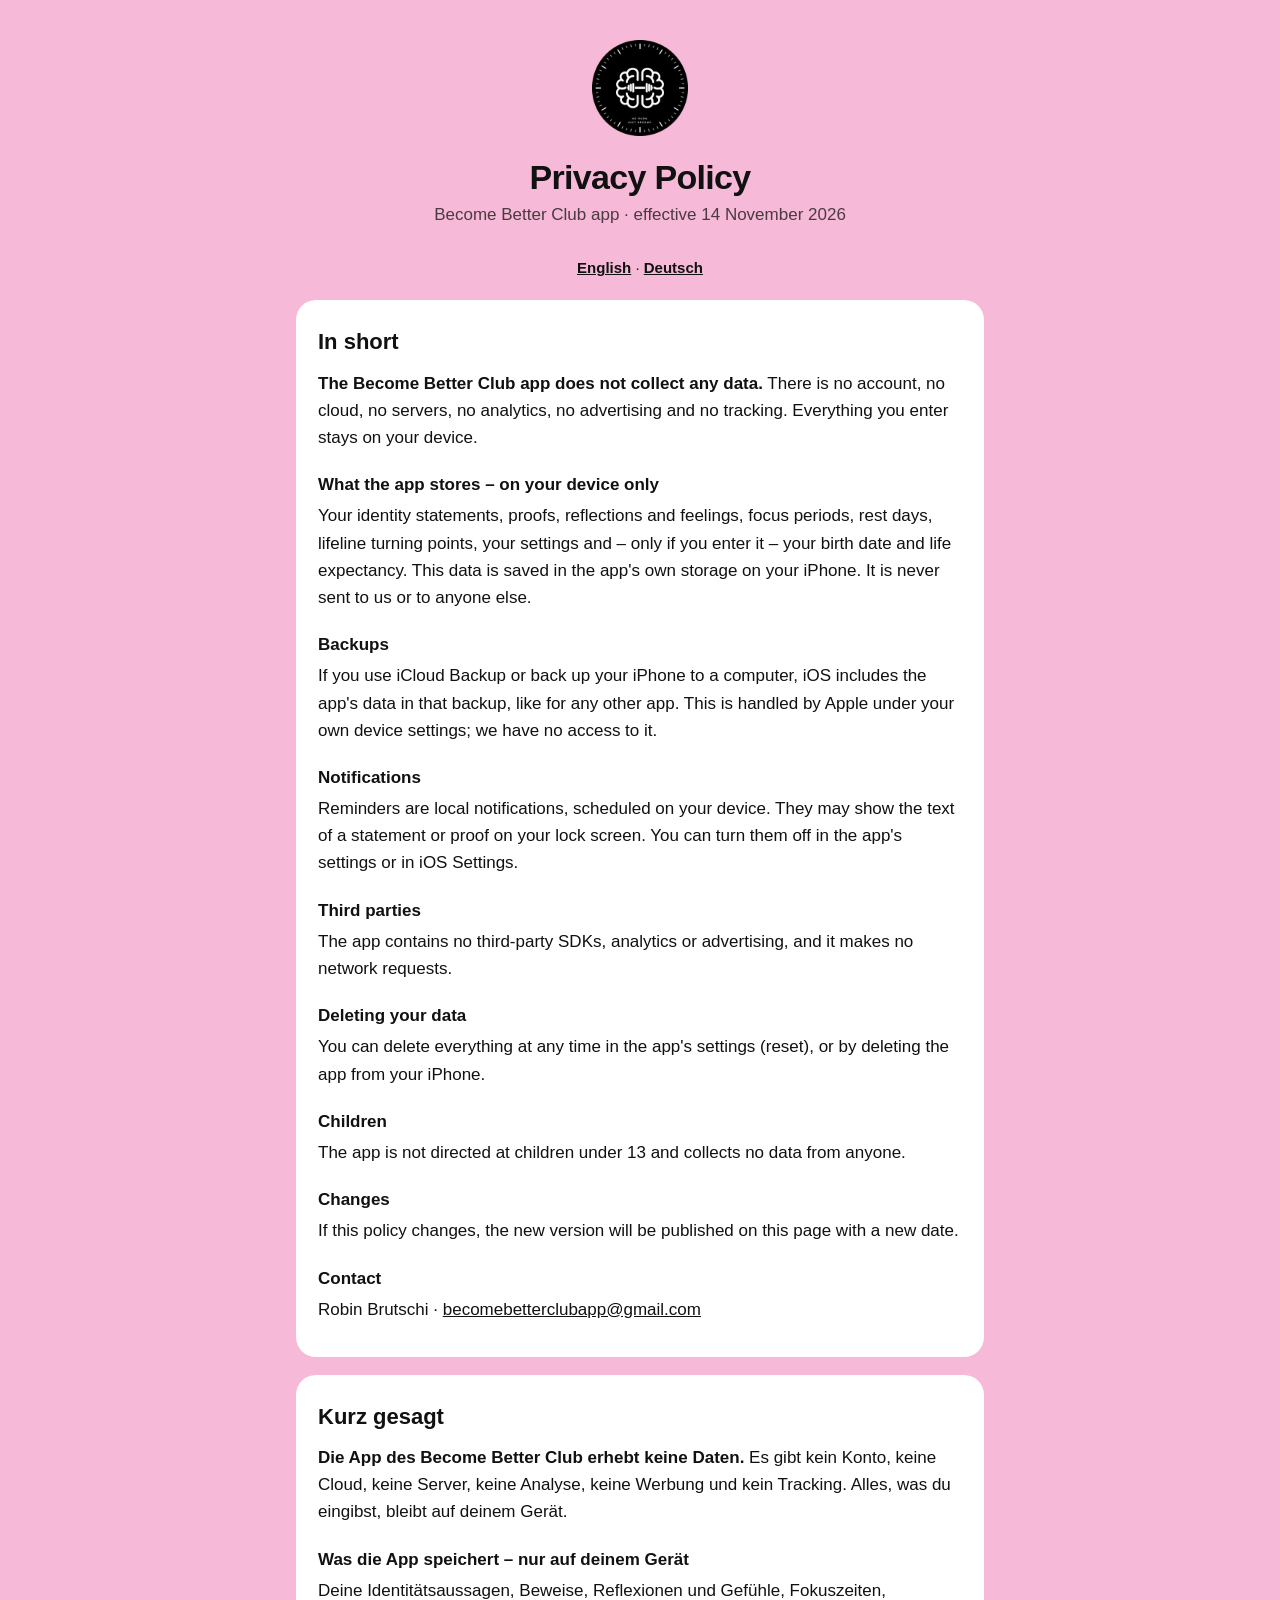
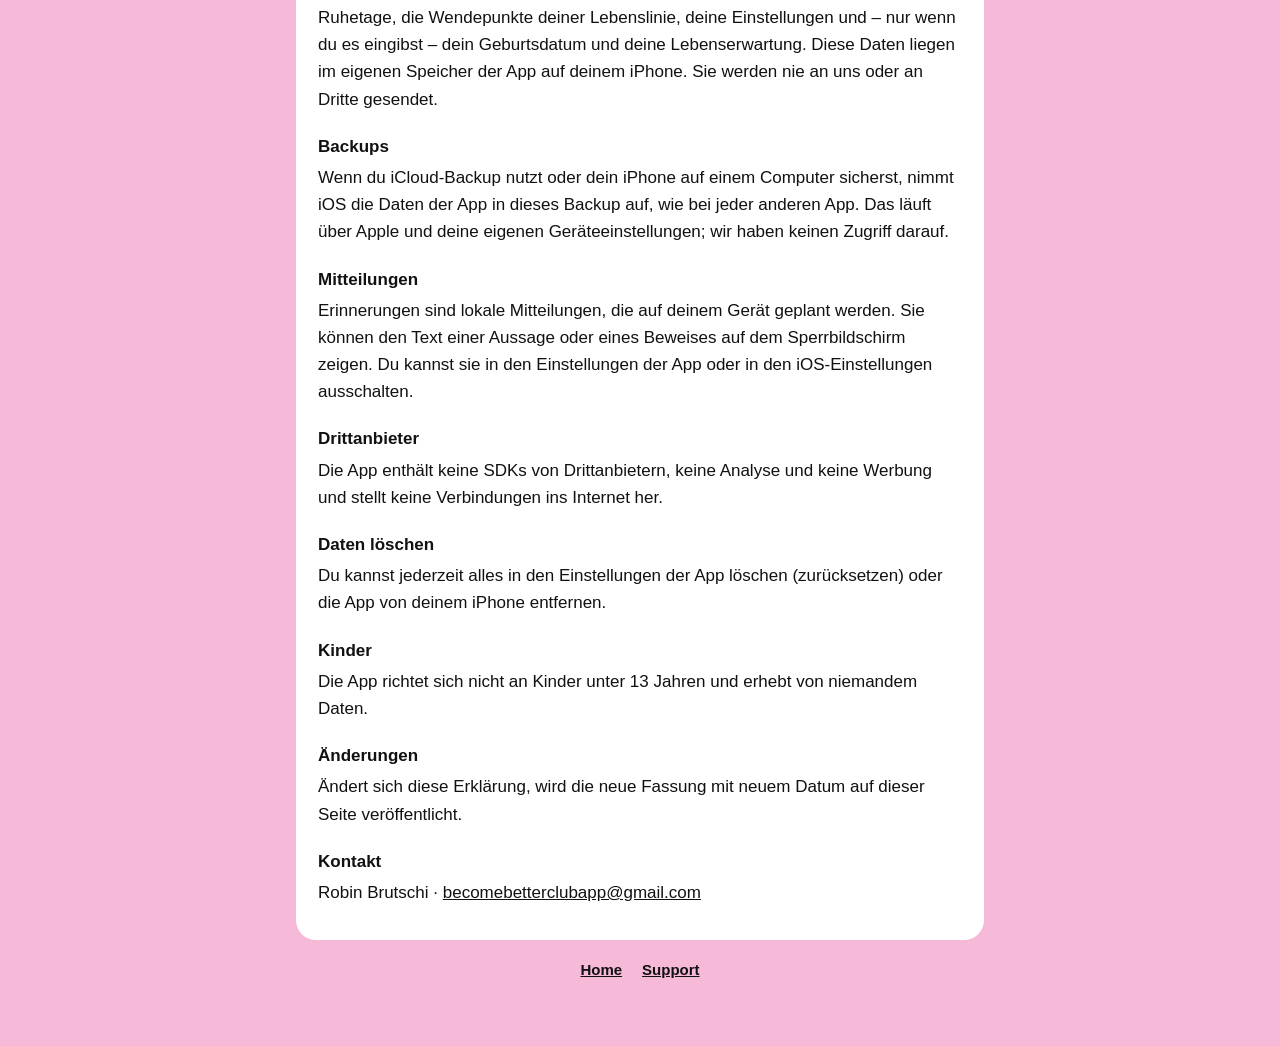
==== become-better-club/privacy/index.html @ 8e57f573 "Add files via upload" ====
<!doctype html>
<html lang="en">
<head>
<meta charset="utf-8">
<meta name="viewport" content="width=device-width, initial-scale=1">
<title>Privacy Policy – Become Better Club</title>
<link rel="stylesheet" href="../style.css">
</head>
<body>
<div class="wrap">
  <header>
    <img src="../logo.png" alt="Become Better Club logo">
    <h1>Privacy Policy</h1>
    <p>Become Better Club app · effective 14 November 2026</p>
  </header>
  <p class="lang"><a href="#en">English</a> · <a href="#de">Deutsch</a></p>

  <section class="card" id="en">
    <h2>In short</h2>
    <p><strong>The Become Better Club app does not collect any data.</strong> There is no account, no cloud, no servers, no analytics, no advertising and no tracking. Everything you enter stays on your device.</p>

    <h3>What the app stores – on your device only</h3>
    <p>Your identity statements, proofs, reflections and feelings, focus periods, rest days, lifeline turning points, your settings and – only if you enter it – your birth date and life expectancy. This data is saved in the app's own storage on your iPhone. It is never sent to us or to anyone else.</p>

    <h3>Backups</h3>
    <p>If you use iCloud Backup or back up your iPhone to a computer, iOS includes the app's data in that backup, like for any other app. This is handled by Apple under your own device settings; we have no access to it.</p>

    <h3>Notifications</h3>
    <p>Reminders are local notifications, scheduled on your device. They may show the text of a statement or proof on your lock screen. You can turn them off in the app's settings or in iOS Settings.</p>

    <h3>Third parties</h3>
    <p>The app contains no third-party SDKs, analytics or advertising, and it makes no network requests.</p>

    <h3>Deleting your data</h3>
    <p>You can delete everything at any time in the app's settings (reset), or by deleting the app from your iPhone.</p>

    <h3>Children</h3>
    <p>The app is not directed at children under 13 and collects no data from anyone.</p>

    <h3>Changes</h3>
    <p>If this policy changes, the new version will be published on this page with a new date.</p>

    <h3>Contact</h3>
    <p>Robin Brutschi · <a href="mailto:becomebetterclubapp@gmail.com">becomebetterclubapp@gmail.com</a></p>
  </section>

  <section class="card" id="de">
    <h2>Kurz gesagt</h2>
    <p><strong>Die App des Become Better Club erhebt keine Daten.</strong> Es gibt kein Konto, keine Cloud, keine Server, keine Analyse, keine Werbung und kein Tracking. Alles, was du eingibst, bleibt auf deinem Gerät.</p>

    <h3>Was die App speichert – nur auf deinem Gerät</h3>
    <p>Deine Identitätsaussagen, Beweise, Reflexionen und Gefühle, Fokuszeiten, Ruhetage, die Wendepunkte deiner Lebenslinie, deine Einstellungen und – nur wenn du es eingibst – dein Geburtsdatum und deine Lebenserwartung. Diese Daten liegen im eigenen Speicher der App auf deinem iPhone. Sie werden nie an uns oder an Dritte gesendet.</p>

    <h3>Backups</h3>
    <p>Wenn du iCloud-Backup nutzt oder dein iPhone auf einem Computer sicherst, nimmt iOS die Daten der App in dieses Backup auf, wie bei jeder anderen App. Das läuft über Apple und deine eigenen Geräteeinstellungen; wir haben keinen Zugriff darauf.</p>

    <h3>Mitteilungen</h3>
    <p>Erinnerungen sind lokale Mitteilungen, die auf deinem Gerät geplant werden. Sie können den Text einer Aussage oder eines Beweises auf dem Sperrbildschirm zeigen. Du kannst sie in den Einstellungen der App oder in den iOS-Einstellungen ausschalten.</p>

    <h3>Drittanbieter</h3>
    <p>Die App enthält keine SDKs von Drittanbietern, keine Analyse und keine Werbung und stellt keine Verbindungen ins Internet her.</p>

    <h3>Daten löschen</h3>
    <p>Du kannst jederzeit alles in den Einstellungen der App löschen (zurücksetzen) oder die App von deinem iPhone entfernen.</p>

    <h3>Kinder</h3>
    <p>Die App richtet sich nicht an Kinder unter 13 Jahren und erhebt von niemandem Daten.</p>

    <h3>Änderungen</h3>
    <p>Ändert sich diese Erklärung, wird die neue Fassung mit neuem Datum auf dieser Seite veröffentlicht.</p>

    <h3>Kontakt</h3>
    <p>Robin Brutschi · <a href="mailto:becomebetterclubapp@gmail.com">becomebetterclubapp@gmail.com</a></p>
  </section>

  <nav><a href="../">Home</a><a href="../support/">Support</a></nav>
</div>
</body>
</html>
---- become-better-club/style.css ----
:root { --pink: #F6B9D7; --ink: #111; --muted: #4a3a42; --card: #fff; }
* { box-sizing: border-box; }
body { margin: 0; background: var(--pink); color: var(--ink);
  font: 17px/1.6 -apple-system, BlinkMacSystemFont, "SF Pro Text", "Helvetica Neue", Arial, sans-serif; }
.wrap { max-width: 720px; margin: 0 auto; padding: 40px 16px 64px; }
header { text-align: center; margin-bottom: 28px; }
header img { width: 96px; height: 96px; }
header h1 { font-size: 34px; line-height: 1.15; margin: 14px 0 4px; font-weight: 800; letter-spacing: -0.02em; }
header p { margin: 0; color: var(--muted); }
.lang { text-align: center; margin: 0 0 20px; font-size: 15px; }
.lang a { color: var(--ink); font-weight: 600; }
.card { background: var(--card); border-radius: 20px; padding: 24px 22px; margin: 0 0 18px; }
h2 { font-size: 22px; margin: 0 0 10px; }
h3 { font-size: 17px; margin: 20px 0 4px; }
p, li { margin: 0 0 10px; }
ul { padding-left: 20px; margin: 0 0 10px; }
a { color: var(--ink); }
.small { font-size: 14px; color: var(--muted); }
nav { text-align: center; font-size: 15px; margin-top: 8px; }
nav a { margin: 0 10px; font-weight: 600; }
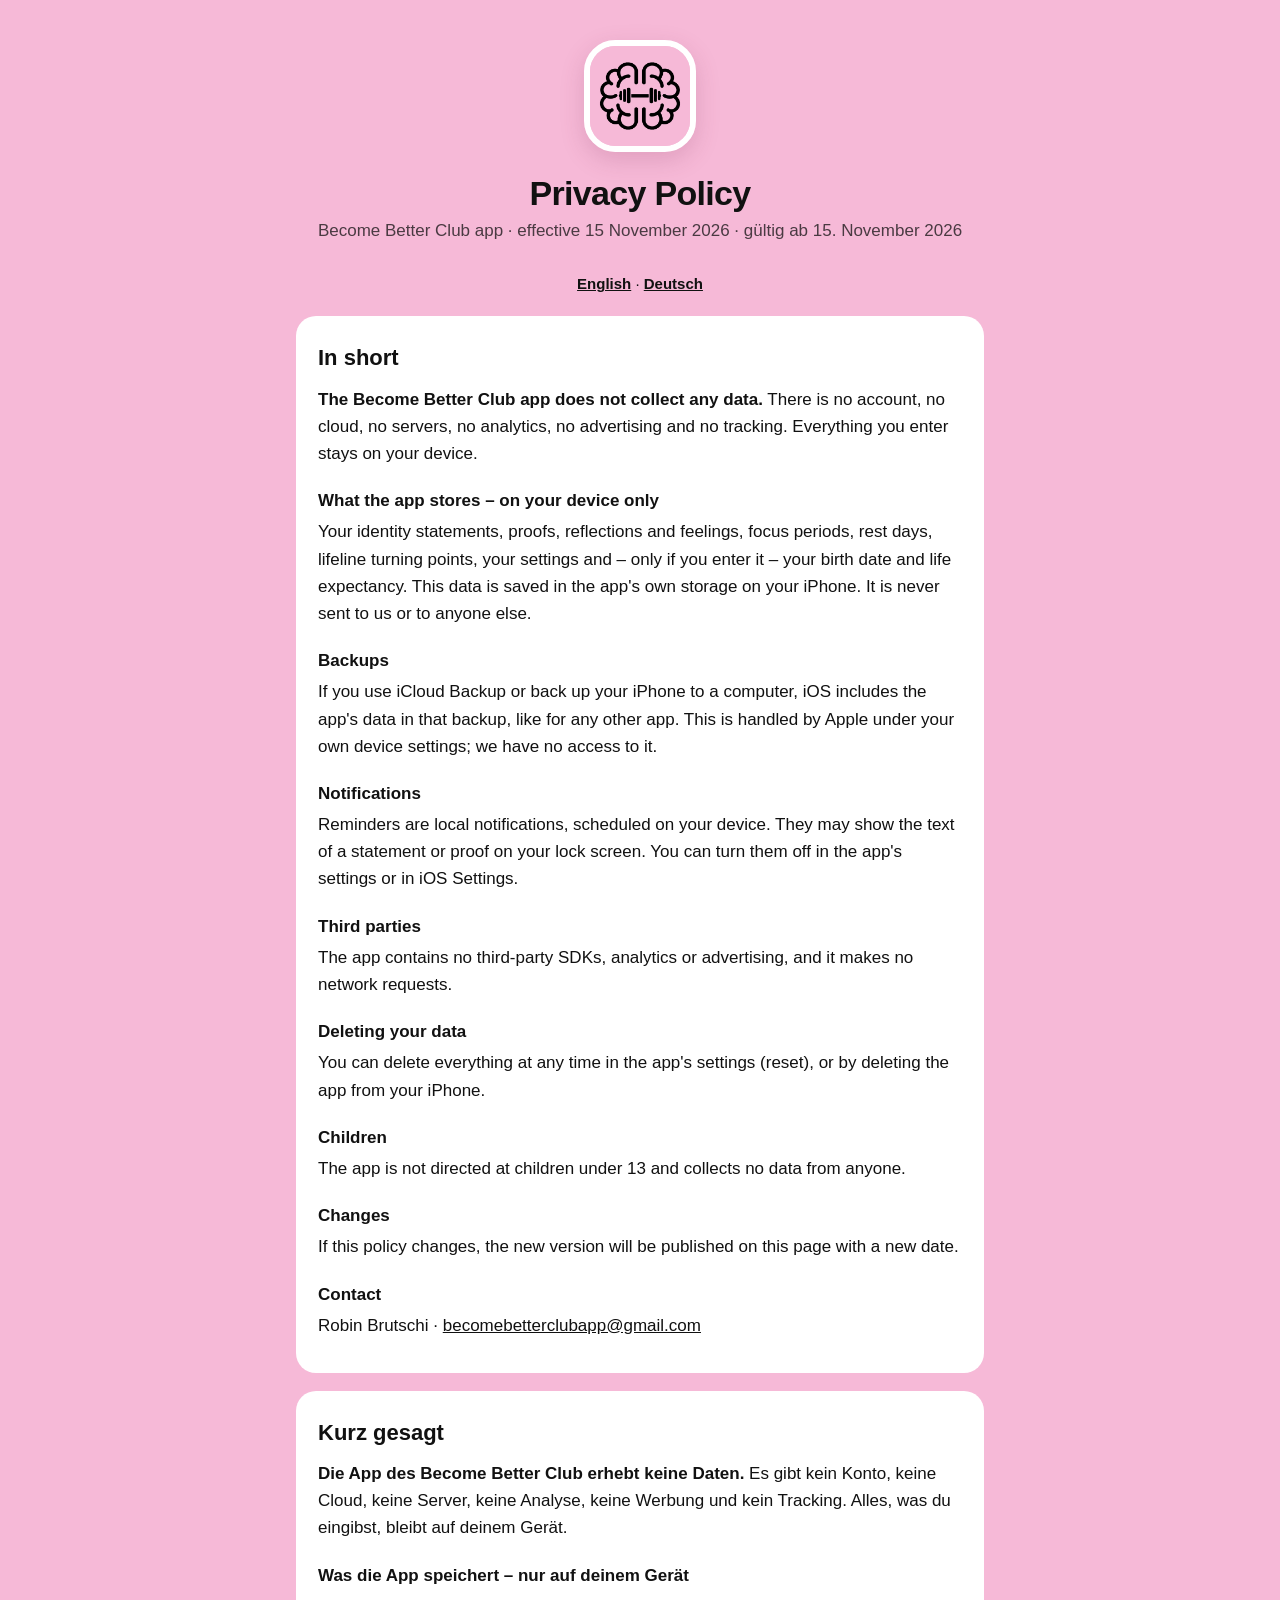
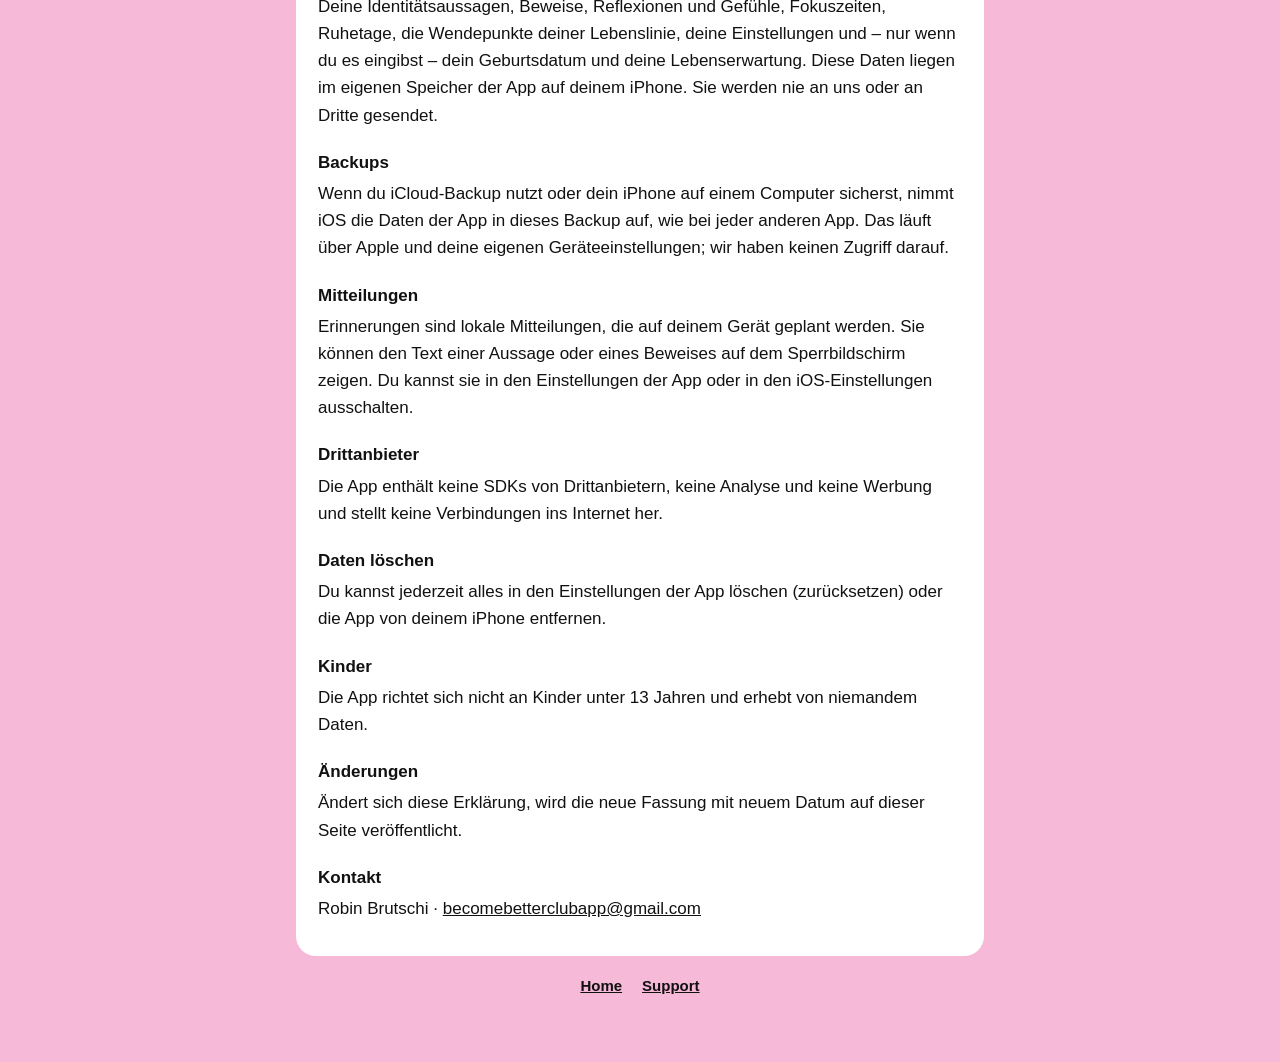
==== commit 5bc1f974: "Add files via upload" ====
--- a/become-better-club/privacy/index.html
+++ b/become-better-club/privacy/index.html
@@ -9,9 +9,9 @@
 <body>
 <div class="wrap">
   <header>
-    <img src="../logo.png" alt="Become Better Club logo">
+    <img src="../app-icon.png" alt="Become Better Club logo">
     <h1>Privacy Policy</h1>
-    <p>Become Better Club app · effective 14 November 2026</p>
+    <p>Become Better Club app · effective 15 November 2026 · gültig ab 15. November 2026</p>
   </header>
   <p class="lang"><a href="#en">English</a> · <a href="#de">Deutsch</a></p>
 
--- a/become-better-club/style.css
+++ b/become-better-club/style.css
@@ -4,7 +4,7 @@
   font: 17px/1.6 -apple-system, BlinkMacSystemFont, "SF Pro Text", "Helvetica Neue", Arial, sans-serif; }
 .wrap { max-width: 720px; margin: 0 auto; padding: 40px 16px 64px; }
 header { text-align: center; margin-bottom: 28px; }
-header img { width: 96px; height: 96px; }
+header img { width: 112px; height: 112px; border-radius: 28%; border: 6px solid #fff; box-shadow: 0 8px 24px rgba(120, 40, 80, 0.18); }
 header h1 { font-size: 34px; line-height: 1.15; margin: 14px 0 4px; font-weight: 800; letter-spacing: -0.02em; }
 header p { margin: 0; color: var(--muted); }
 .lang { text-align: center; margin: 0 0 20px; font-size: 15px; }
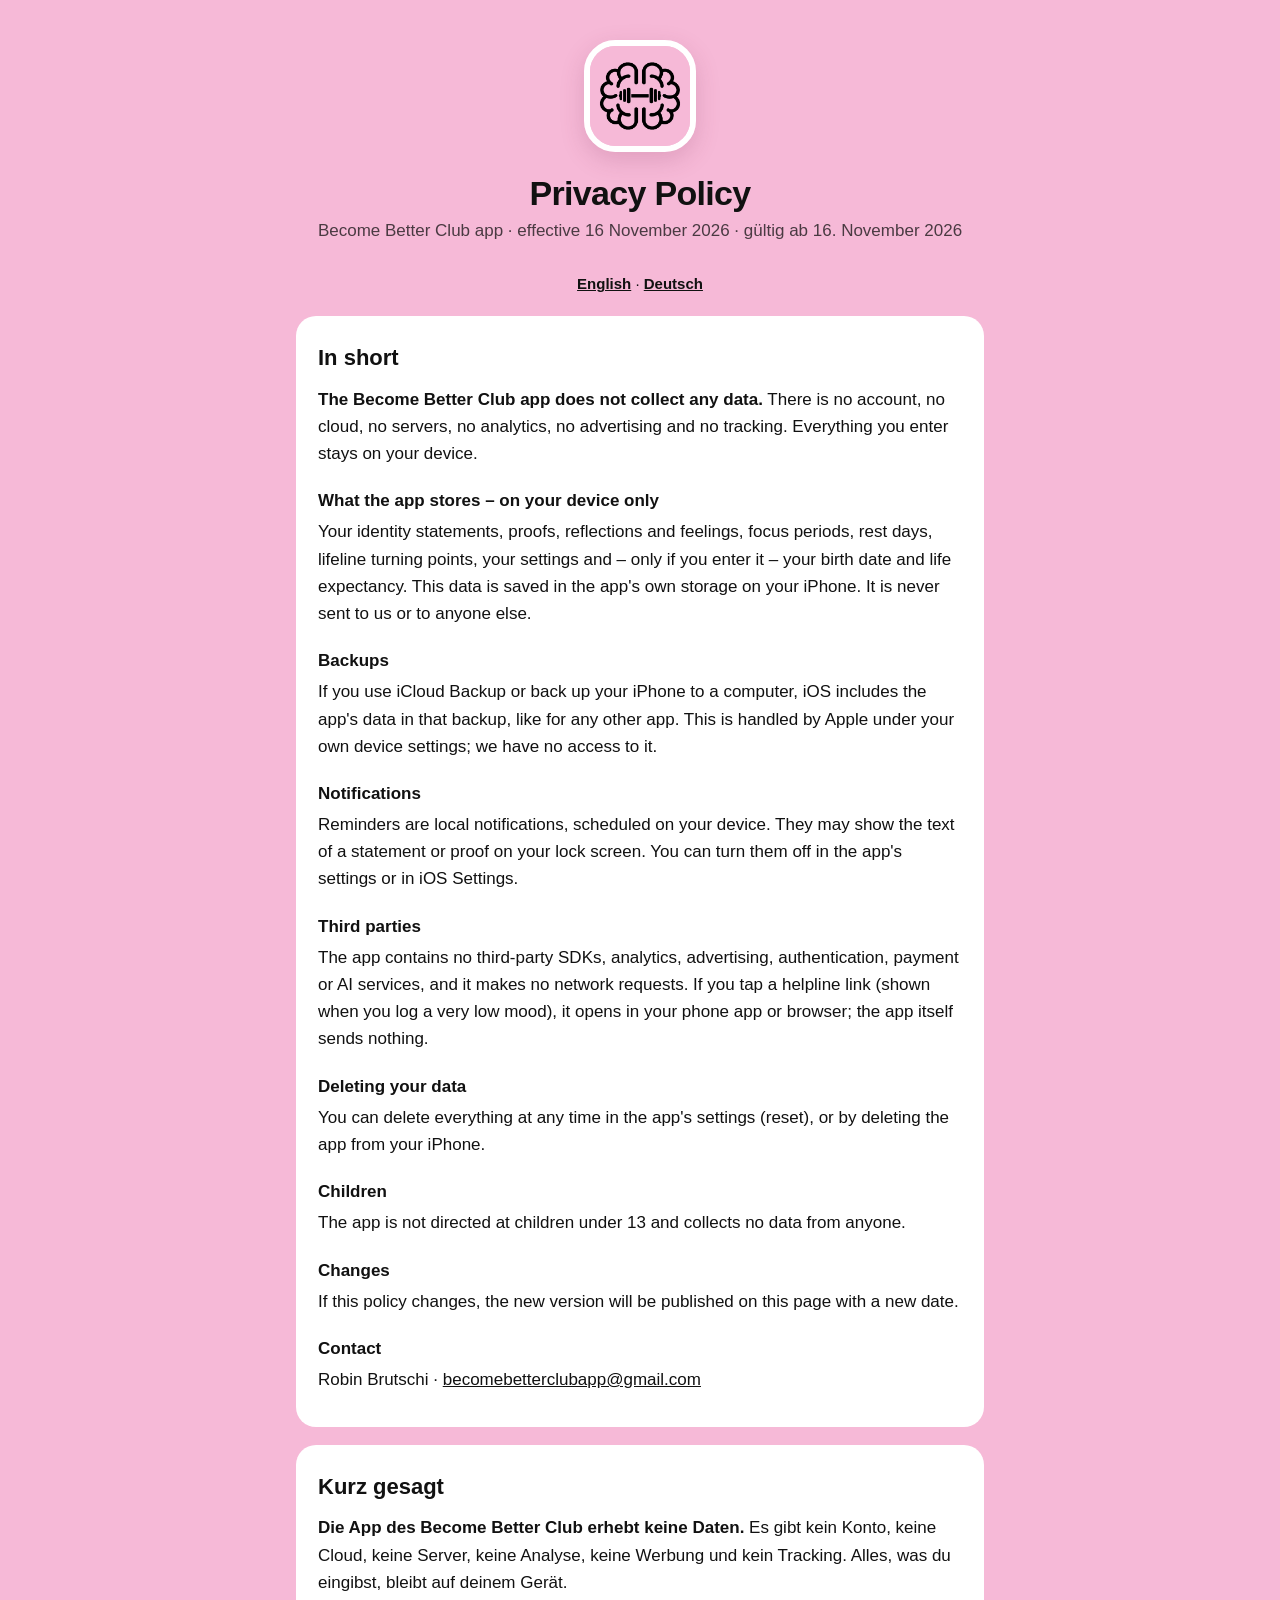
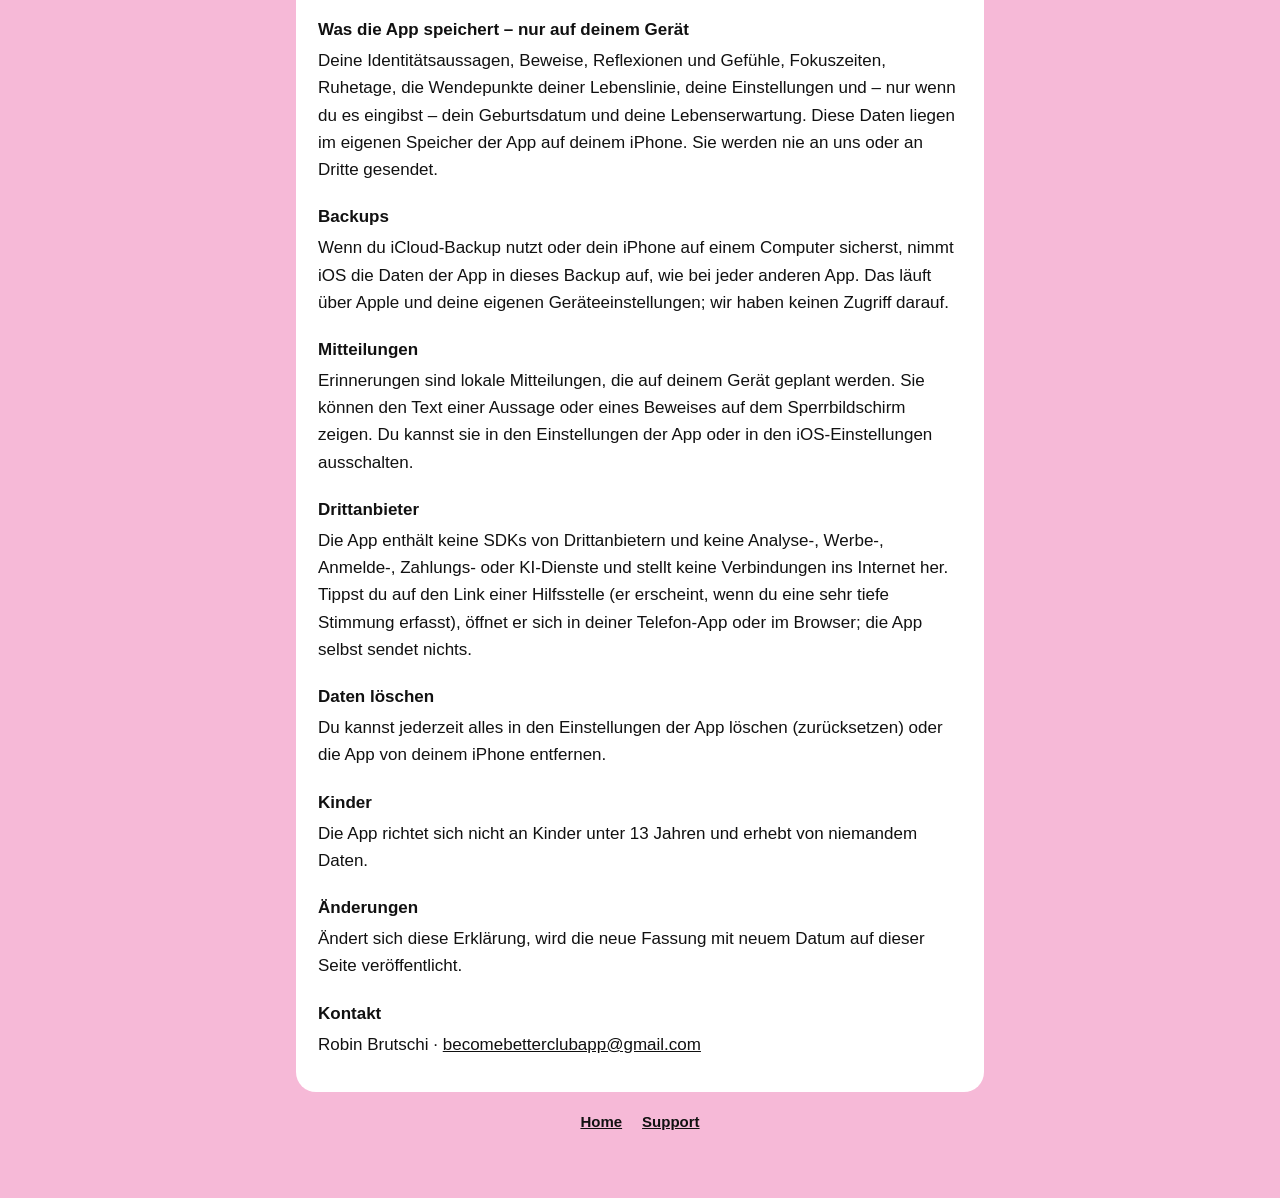
==== commit e5552f74: "Add files via upload" ====
--- a/become-better-club/privacy/index.html
+++ b/become-better-club/privacy/index.html
@@ -11,7 +11,7 @@
   <header>
     <img src="../app-icon.png" alt="Become Better Club logo">
     <h1>Privacy Policy</h1>
-    <p>Become Better Club app · effective 15 November 2026 · gültig ab 15. November 2026</p>
+    <p>Become Better Club app · effective 16 November 2026 · gültig ab 16. November 2026</p>
   </header>
   <p class="lang"><a href="#en">English</a> · <a href="#de">Deutsch</a></p>
 
@@ -29,7 +29,7 @@
     <p>Reminders are local notifications, scheduled on your device. They may show the text of a statement or proof on your lock screen. You can turn them off in the app's settings or in iOS Settings.</p>
 
     <h3>Third parties</h3>
-    <p>The app contains no third-party SDKs, analytics or advertising, and it makes no network requests.</p>
+    <p>The app contains no third-party SDKs, analytics, advertising, authentication, payment or AI services, and it makes no network requests. If you tap a helpline link (shown when you log a very low mood), it opens in your phone app or browser; the app itself sends nothing.</p>
 
     <h3>Deleting your data</h3>
     <p>You can delete everything at any time in the app's settings (reset), or by deleting the app from your iPhone.</p>
@@ -58,7 +58,7 @@
     <p>Erinnerungen sind lokale Mitteilungen, die auf deinem Gerät geplant werden. Sie können den Text einer Aussage oder eines Beweises auf dem Sperrbildschirm zeigen. Du kannst sie in den Einstellungen der App oder in den iOS-Einstellungen ausschalten.</p>
 
     <h3>Drittanbieter</h3>
-    <p>Die App enthält keine SDKs von Drittanbietern, keine Analyse und keine Werbung und stellt keine Verbindungen ins Internet her.</p>
+    <p>Die App enthält keine SDKs von Drittanbietern und keine Analyse-, Werbe-, Anmelde-, Zahlungs- oder KI-Dienste und stellt keine Verbindungen ins Internet her. Tippst du auf den Link einer Hilfsstelle (er erscheint, wenn du eine sehr tiefe Stimmung erfasst), öffnet er sich in deiner Telefon-App oder im Browser; die App selbst sendet nichts.</p>
 
     <h3>Daten löschen</h3>
     <p>Du kannst jederzeit alles in den Einstellungen der App löschen (zurücksetzen) oder die App von deinem iPhone entfernen.</p>
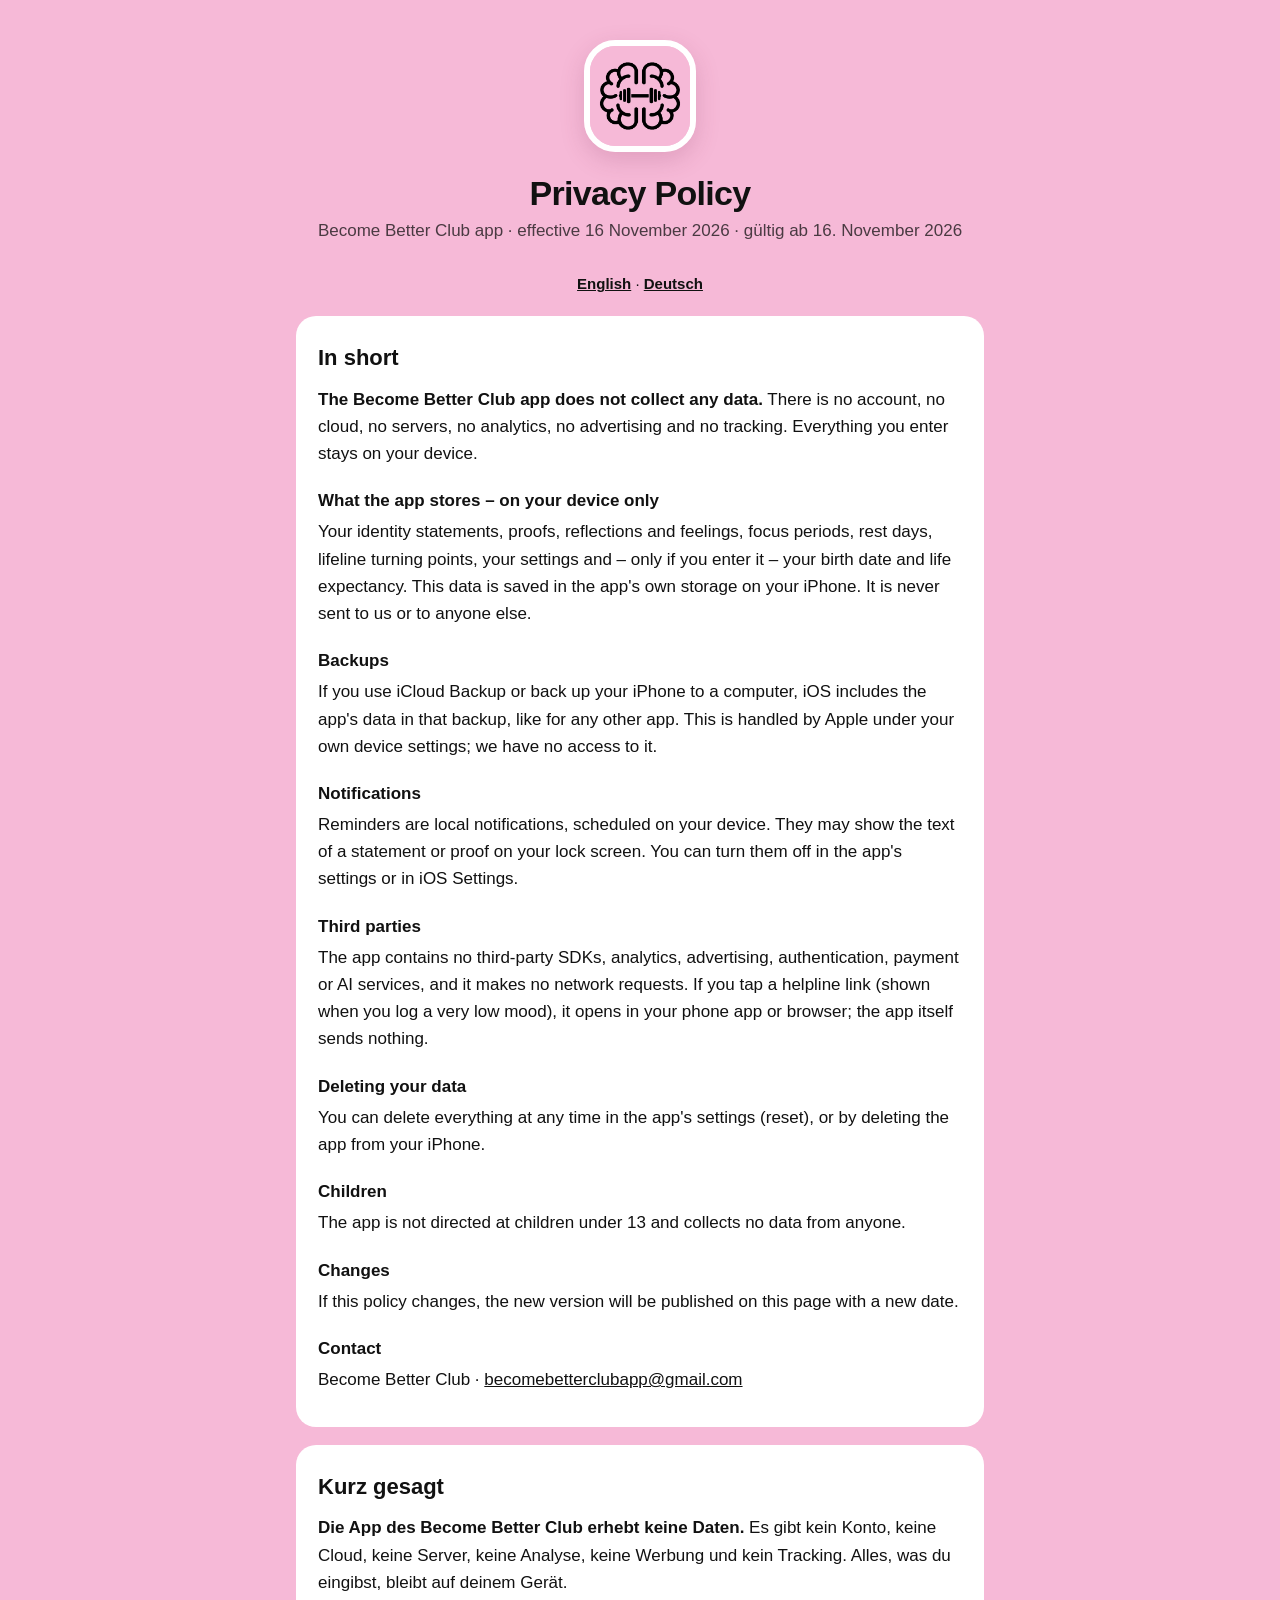
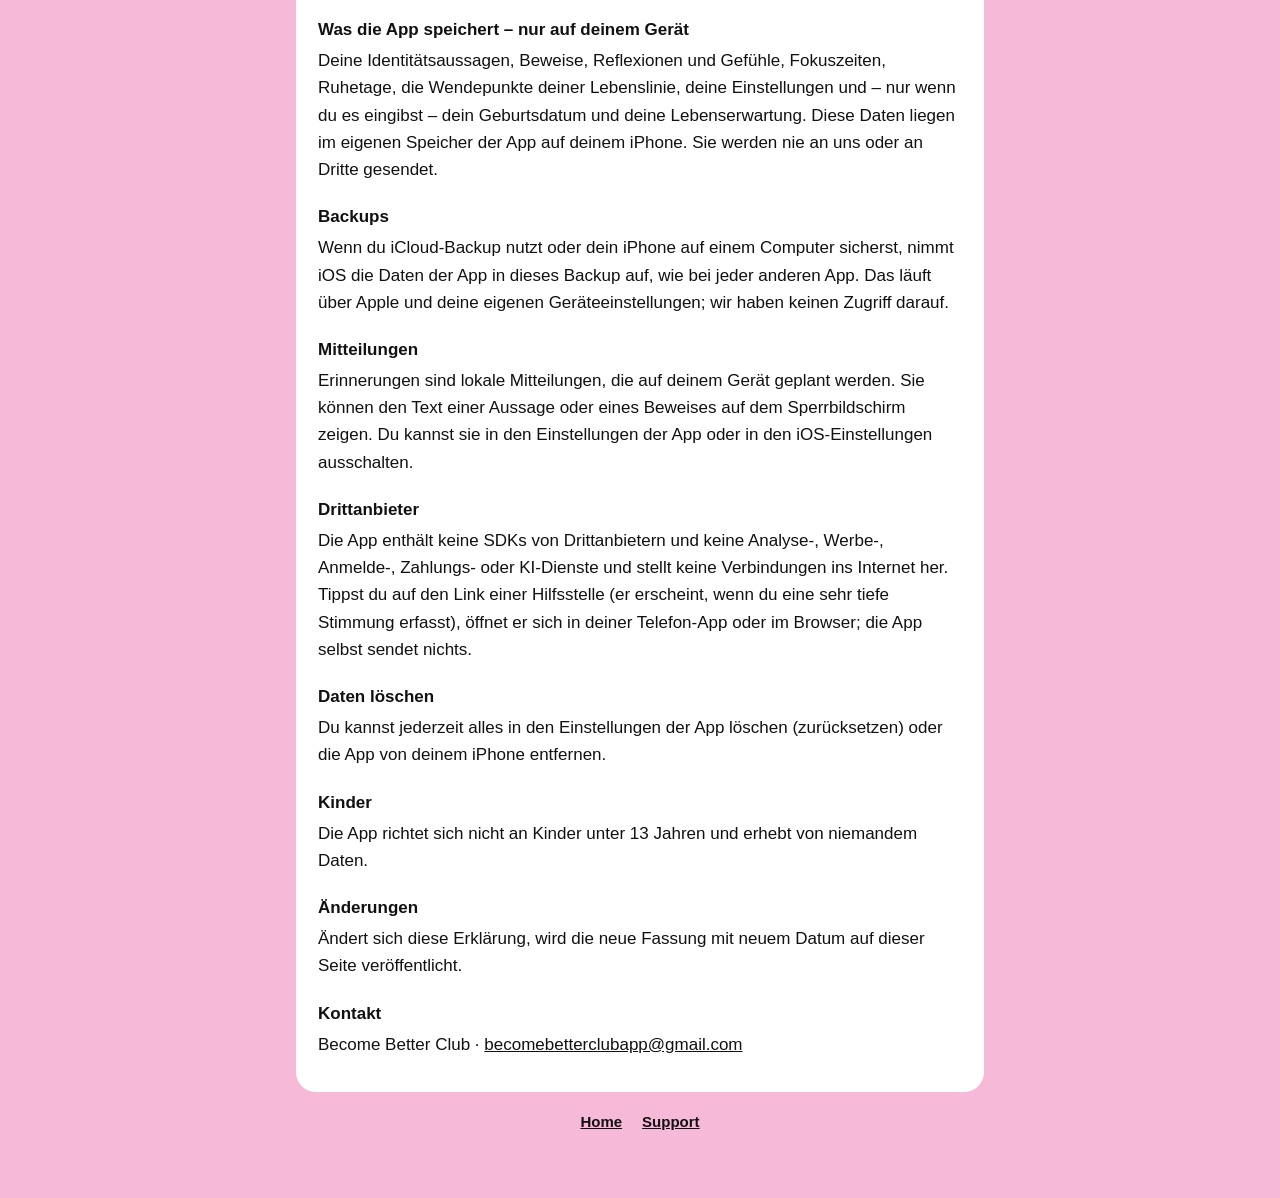
==== commit 2dedf397: "Add files via upload" ====
--- a/become-better-club/privacy/index.html
+++ b/become-better-club/privacy/index.html
@@ -41,7 +41,7 @@
     <p>If this policy changes, the new version will be published on this page with a new date.</p>
 
     <h3>Contact</h3>
-    <p>Robin Brutschi · <a href="mailto:becomebetterclubapp@gmail.com">becomebetterclubapp@gmail.com</a></p>
+    <p>Become Better Club · <a href="mailto:becomebetterclubapp@gmail.com">becomebetterclubapp@gmail.com</a></p>
   </section>
 
   <section class="card" id="de">
@@ -70,7 +70,7 @@
     <p>Ändert sich diese Erklärung, wird die neue Fassung mit neuem Datum auf dieser Seite veröffentlicht.</p>
 
     <h3>Kontakt</h3>
-    <p>Robin Brutschi · <a href="mailto:becomebetterclubapp@gmail.com">becomebetterclubapp@gmail.com</a></p>
+    <p>Become Better Club · <a href="mailto:becomebetterclubapp@gmail.com">becomebetterclubapp@gmail.com</a></p>
   </section>
 
   <nav><a href="../">Home</a><a href="../support/">Support</a></nav>
